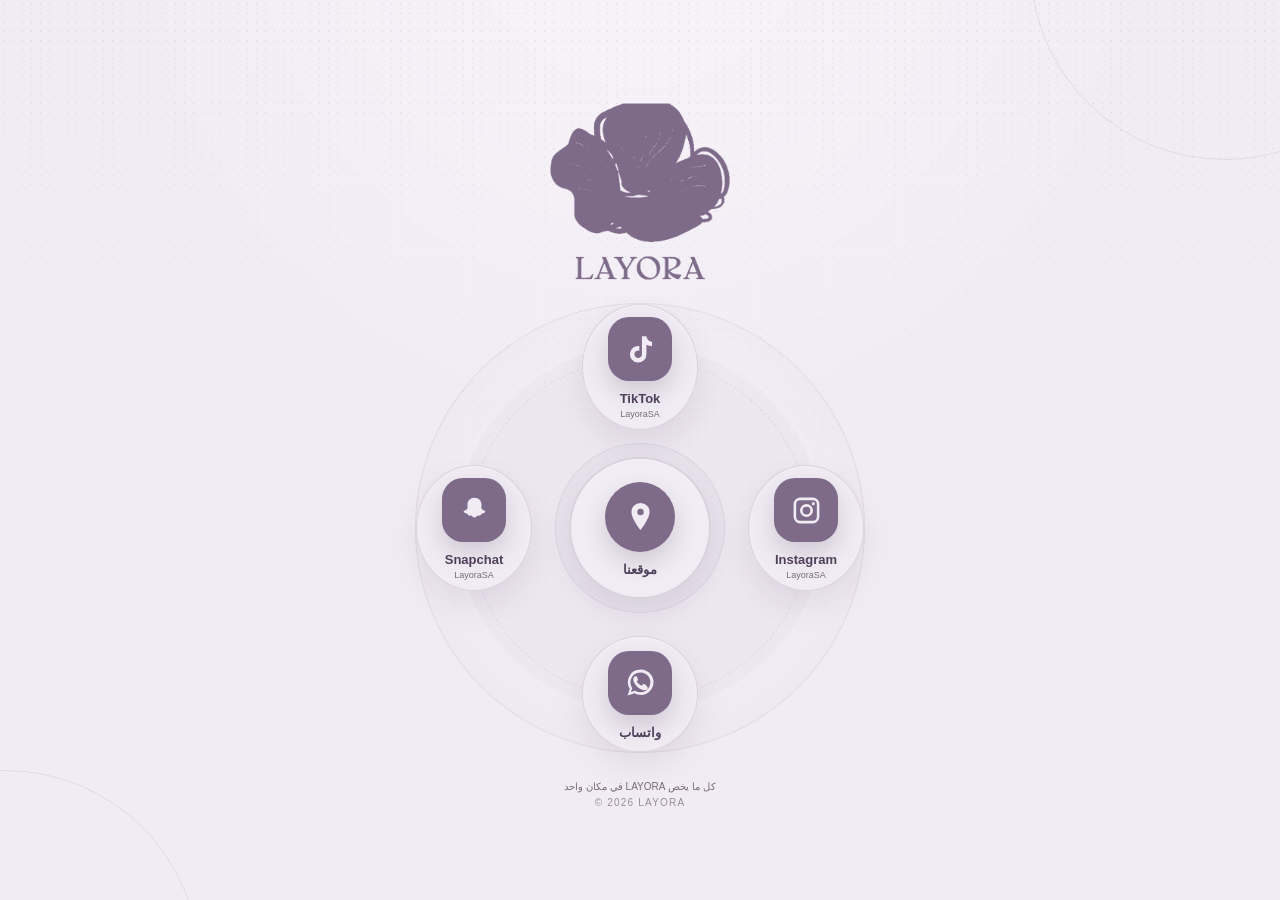
==== index.html @ 1e90046e "Add production-ready Layora links page" ====
<!doctype html>
<html lang="ar" dir="rtl">
<head>
  <meta charset="utf-8">
  <meta name="viewport" content="width=device-width,initial-scale=1,viewport-fit=cover">
  <meta name="theme-color" content="#f1ecf4">
  <meta name="description" content="روابط LAYORA الرسمية">
  <title>LAYORA</title>
  <style>
    :root{--lilac:#f1ecf4;--purple:#7e6a89;--deep:#4f405a;--muted:#786b7d}
    *{box-sizing:border-box}
    html,body{min-height:100%;margin:0;background:var(--lilac)}
    body{color:var(--deep);font-family:Tahoma,Arial,sans-serif}
    .page{position:relative;display:grid;min-height:100svh;place-items:center;overflow:hidden;padding:30px 18px 24px;background:radial-gradient(circle at 50% -10%,rgba(255,255,255,.48),transparent 45%),var(--lilac);isolation:isolate}
    .page:before{position:absolute;inset:0;z-index:-2;background-image:radial-gradient(rgba(126,106,137,.24) .65px,transparent .65px);background-size:9px 9px;mask-image:linear-gradient(to bottom,#000,transparent 80%);content:""}
    .ring{position:absolute;z-index:-1;width:390px;height:390px;border:1px solid rgba(126,106,137,.15);border-radius:50%}
    .ring.one{top:-230px;right:-140px}.ring.two{bottom:-260px;left:-190px}
    .content{width:min(100%,470px)}
    header{text-align:center;margin-bottom:18px}
    .logo{display:block;width:190px;height:auto;margin:auto}
    h1{position:absolute;width:1px;height:1px;overflow:hidden;clip-path:inset(50%)}
    .orbit{position:relative;width:min(100%,450px);aspect-ratio:1;margin:auto;border:1px solid rgba(126,106,137,.14);border-radius:50%;background:radial-gradient(circle,rgba(255,255,255,.42) 0 21%,rgba(126,106,137,.035) 22% 57%,transparent 58%);box-shadow:inset 0 0 55px rgba(126,106,137,.04)}
    .orbit:before,.orbit:after{position:absolute;inset:12%;border:1px dashed rgba(126,106,137,.13);border-radius:50%;content:""}
    .orbit:after{inset:31%;border-style:solid;background:rgba(126,106,137,.035)}
    a{color:inherit;text-decoration:none}
    .link{position:absolute;z-index:2;display:flex;width:116px;min-height:116px;flex-direction:column;align-items:center;justify-content:center;padding:12px 8px 10px;border:1px solid rgba(126,106,137,.2);border-radius:50%;background:rgba(241,236,244,.95);box-shadow:inset 0 1px rgba(255,255,255,.32),0 14px 30px rgba(85,68,94,.1);transition:.18s ease}
    .link:hover,.link:focus-visible{border-color:rgba(126,106,137,.5);outline:none;background:#f7f3f8;box-shadow:0 17px 36px rgba(85,68,94,.15)}
    .map{top:50%;left:50%;z-index:4;width:142px;min-height:142px;border-width:2px;transform:translate(-50%,-50%)}
    .top{top:0;left:50%;transform:translateX(-50%)}.right{top:50%;right:0;transform:translateY(-50%)}.bottom{bottom:0;left:50%;transform:translateX(-50%)}.left{top:50%;left:0;transform:translateY(-50%)}
    .map:hover,.map:focus-visible{transform:translate(-50%,-50%) scale(1.04)}.top:hover,.top:focus-visible,.bottom:hover,.bottom:focus-visible{transform:translateX(-50%) scale(1.04)}.right:hover,.right:focus-visible,.left:hover,.left:focus-visible{transform:translateY(-50%) scale(1.04)}
    .icon{display:grid;width:64px;height:64px;place-items:center;color:var(--lilac);border-radius:21px;background:var(--purple);box-shadow:0 11px 24px rgba(78,62,88,.2)}
    .map .icon{width:70px;height:70px;border-radius:50%}.icon svg{width:31px;height:31px;fill:currentColor}
    strong{margin-top:10px;font-size:13px}small{margin-top:3px;color:var(--muted);font-size:9px}
    footer{text-align:center;margin-top:28px;color:var(--muted);font-size:10px}footer p{margin:5px}footer span{letter-spacing:.12em;opacity:.74}
    @media(max-width:380px){.page{padding:22px 14px 18px}.logo{width:170px}.orbit{width:min(100%,350px)}.link{width:94px;min-height:94px;padding:8px 5px}.map{width:116px;min-height:116px}.icon{width:52px;height:52px;border-radius:18px}.map .icon{width:60px;height:60px}strong{margin-top:7px;font-size:11px}small{font-size:8px}}
    @media(prefers-reduced-motion:reduce){*{transition:none!important}}
  </style>
</head>
<body>
  <main class="page">
    <span class="ring one" aria-hidden="true"></span><span class="ring two" aria-hidden="true"></span>
    <section class="content">
      <header><img class="logo" src="layora-logo.png" alt="شعار LAYORA"><h1>LAYORA</h1></header>
      <nav class="orbit" aria-label="روابط LAYORA الرسمية">
        <a class="link map" href="https://maps.app.goo.gl/cwgaVPY31N1VVy3PA?g_st=ic" target="_blank" rel="noopener noreferrer" aria-label="افتح موقع LAYORA في خرائط Google"><span class="icon"><svg viewBox="0 0 24 24"><path d="M12 1.5a7 7 0 0 0-7 7c0 5.3 7 14 7 14s7-8.7 7-14a7 7 0 0 0-7-7Zm0 9.5a2.5 2.5 0 1 1 0-5 2.5 2.5 0 0 1 0 5Z"/></svg></span><strong>موقعنا</strong></a>
        <a class="link top" href="https://www.tiktok.com/@LayoraSA" target="_blank" rel="noopener noreferrer" aria-label="افتح حساب LAYORA في TikTok"><span class="icon"><svg viewBox="0 0 24 24"><path d="M16.6 1.8c.3 2.5 1.8 4 4.3 4.2v3.5a10 10 0 0 1-4.3-1.2v7.3a6.4 6.4 0 1 1-5.5-6.3v3.6a2.9 2.9 0 1 0 2 2.7V1.8h3.5Z"/></svg></span><strong dir="ltr">TikTok</strong><small dir="ltr">LayoraSA</small></a>
        <a class="link right" href="https://www.instagram.com/LayoraSA/" target="_blank" rel="noopener noreferrer" aria-label="افتح حساب LAYORA في Instagram"><span class="icon"><svg viewBox="0 0 24 24"><path d="M7.2 2h9.6A5.2 5.2 0 0 1 22 7.2v9.6a5.2 5.2 0 0 1-5.2 5.2H7.2A5.2 5.2 0 0 1 2 16.8V7.2A5.2 5.2 0 0 1 7.2 2Zm-.1 2A3.1 3.1 0 0 0 4 7.1v9.8A3.1 3.1 0 0 0 7.1 20h9.8a3.1 3.1 0 0 0 3.1-3.1V7.1A3.1 3.1 0 0 0 16.9 4H7.1Zm10.2 1.5a1.2 1.2 0 1 1 0 2.4 1.2 1.2 0 0 1 0-2.4ZM12 7a5 5 0 1 1 0 10 5 5 0 0 1 0-10Zm0 2a3 3 0 1 0 0 6 3 3 0 0 0 0-6Z"/></svg></span><strong dir="ltr">Instagram</strong><small dir="ltr">LayoraSA</small></a>
        <a class="link bottom" href="https://wa.me/966552313250" target="_blank" rel="noopener noreferrer" aria-label="افتح محادثة واتساب مع LAYORA"><span class="icon"><svg viewBox="0 0 24 24"><path d="M12 2a9.7 9.7 0 0 0-8.3 14.8L2 22l5.4-1.7A9.8 9.8 0 1 0 12 2Zm0 17.6a7.6 7.6 0 0 1-3.9-1.1l-.4-.2-3.1 1 1-3-.3-.5a7.7 7.7 0 1 1 6.7 3.8Zm4.2-5.7c-.2-.1-1.4-.7-1.7-.8-.2-.1-.4-.1-.6.2-.2.2-.6.8-.8 1-.1.2-.3.2-.5.1-1.4-.7-2.4-1.3-3.4-2.9-.3-.5.3-.4.8-1.5.1-.2 0-.4 0-.5l-.8-1.9c-.2-.5-.4-.4-.6-.4h-.5c-.2 0-.5.1-.7.3-.3.3-1 1-1 2.4s1 2.8 1.2 3c.1.2 2 3.1 4.9 4.3.7.3 1.2.5 1.6.6.7.2 1.3.2 1.8.1.6-.1 1.4-.6 1.6-1.1.2-.6.2-1 .1-1.1-.1-.1-.2-.2-.4-.3Z"/></svg></span><strong>واتساب</strong></a>
        <a class="link left" href="https://www.snapchat.com/add/LayoraSA" target="_blank" rel="noopener noreferrer" aria-label="افتح حساب LAYORA في Snapchat"><span class="icon"><svg viewBox="0 0 24 24"><path d="M12 2.2c-3.5 0-5.8 2.7-5.4 6.2.1 1.4 0 2.3-.6 2.8-.6.5-1.4.7-1.9.9-.4.1-.6.5-.4.8.4.8 1.4 1.3 2.7 1.5.3 1 .9 1.5 1.8 1.6.7.1 1.1-.3 1.8.2.6.4 1.2 1.3 2 1.3s1.4-.9 2-1.3c.7-.5 1.1-.1 1.8-.2.9-.1 1.5-.6 1.8-1.6 1.3-.2 2.3-.7 2.7-1.5.2-.3 0-.7-.4-.8-.5-.2-1.3-.4-1.9-.9-.6-.5-.7-1.4-.6-2.8.4-3.5-1.9-6.2-5.4-6.2Z"/></svg></span><strong dir="ltr">Snapchat</strong><small dir="ltr">LayoraSA</small></a>
      </nav>
      <footer><p>كل ما يخص LAYORA في مكان واحد</p><span dir="ltr">© 2026 LAYORA</span></footer>
    </section>
  </main>
</body>
</html>
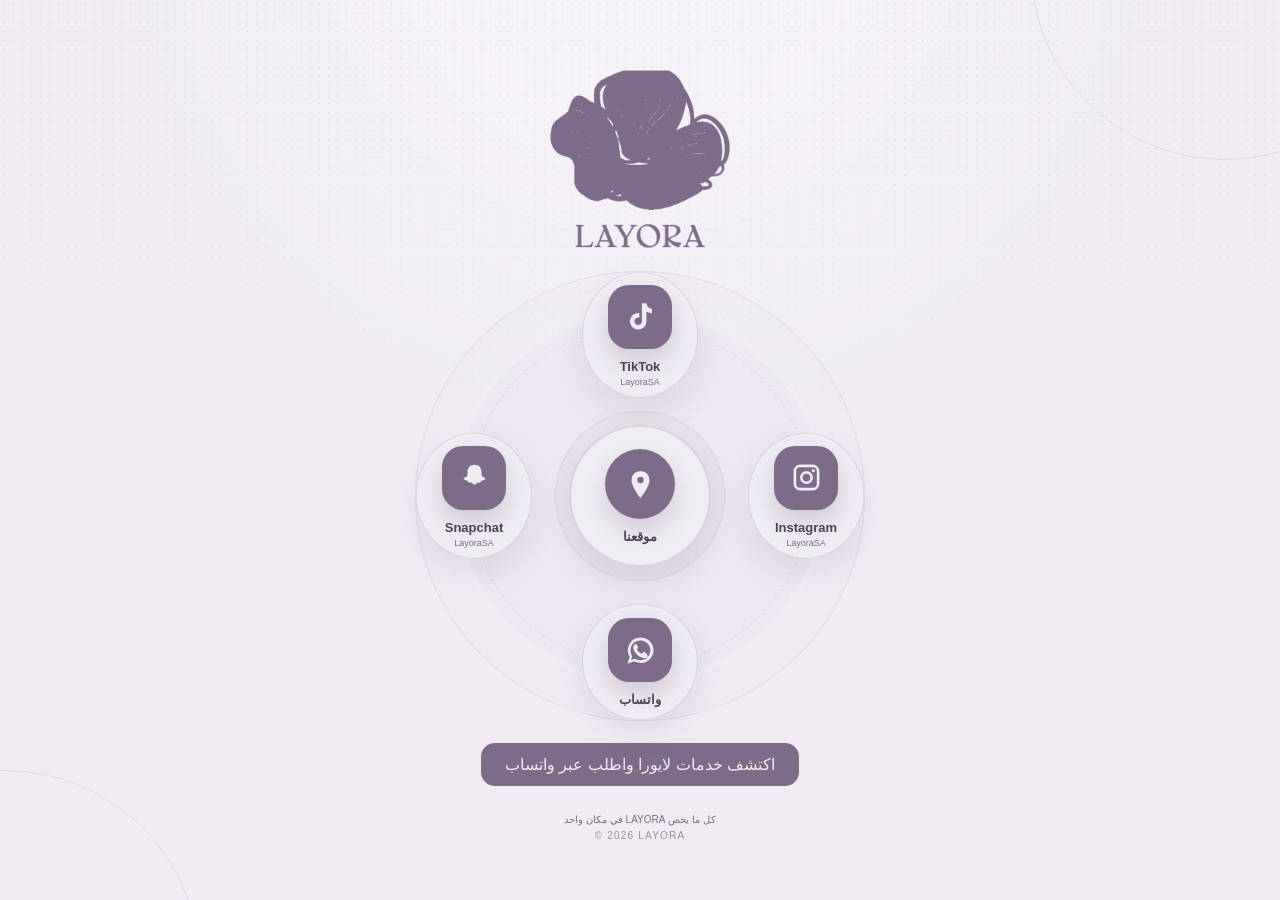
==== commit 3ba8fa98: "Improve Layora services showcase and WhatsApp request attribution" ====
--- a/index.html
+++ b/index.html
@@ -31,6 +31,7 @@
     .icon{display:grid;width:64px;height:64px;place-items:center;color:var(--lilac);border-radius:21px;background:var(--purple);box-shadow:0 11px 24px rgba(78,62,88,.2)}
     .map .icon{width:70px;height:70px;border-radius:50%}.icon svg{width:31px;height:31px;fill:currentColor}
     strong{margin-top:10px;font-size:13px}small{margin-top:3px;color:var(--muted);font-size:9px}
+    .showcase-link{display:block;width:max-content;max-width:100%;margin:22px auto 0;padding:12px 24px;border-radius:14px;background:var(--purple);color:var(--lilac);font-size:16px;text-decoration:none}.showcase-link:focus-visible{outline:3px solid var(--purple);outline-offset:5px}
     footer{text-align:center;margin-top:28px;color:var(--muted);font-size:10px}footer p{margin:5px}footer span{letter-spacing:.12em;opacity:.74}
     @media(max-width:380px){.page{padding:22px 14px 18px}.logo{width:170px}.orbit{width:min(100%,350px)}.link{width:94px;min-height:94px;padding:8px 5px}.map{width:116px;min-height:116px}.icon{width:52px;height:52px;border-radius:18px}.map .icon{width:60px;height:60px}strong{margin-top:7px;font-size:11px}small{font-size:8px}}
     @media(prefers-reduced-motion:reduce){*{transition:none!important}}
@@ -42,12 +43,13 @@
     <section class="content">
       <header><img class="logo" src="layora-logo.png" alt="شعار LAYORA"><h1>LAYORA</h1></header>
       <nav class="orbit" aria-label="روابط LAYORA الرسمية">
-        <a class="link map" href="https://maps.app.goo.gl/cwgaVPY31N1VVy3PA?g_st=ic" target="_blank" rel="noopener noreferrer" aria-label="افتح موقع LAYORA في خرائط Google"><span class="icon"><svg viewBox="0 0 24 24"><path d="M12 1.5a7 7 0 0 0-7 7c0 5.3 7 14 7 14s7-8.7 7-14a7 7 0 0 0-7-7Zm0 9.5a2.5 2.5 0 1 1 0-5 2.5 2.5 0 0 1 0 5Z"/></svg></span><strong>موقعنا</strong></a>
-        <a class="link top" href="https://www.tiktok.com/@LayoraSA" target="_blank" rel="noopener noreferrer" aria-label="افتح حساب LAYORA في TikTok"><span class="icon"><svg viewBox="0 0 24 24"><path d="M16.6 1.8c.3 2.5 1.8 4 4.3 4.2v3.5a10 10 0 0 1-4.3-1.2v7.3a6.4 6.4 0 1 1-5.5-6.3v3.6a2.9 2.9 0 1 0 2 2.7V1.8h3.5Z"/></svg></span><strong dir="ltr">TikTok</strong><small dir="ltr">LayoraSA</small></a>
+        <a class="link map" href="https://maps.app.goo.gl/EExNHPLLAdk9vh9i9" target="_blank" rel="noopener noreferrer" aria-label="افتح موقع LAYORA في خرائط Google"><span class="icon"><svg viewBox="0 0 24 24"><path d="M12 1.5a7 7 0 0 0-7 7c0 5.3 7 14 7 14s7-8.7 7-14a7 7 0 0 0-7-7Zm0 9.5a2.5 2.5 0 1 1 0-5 2.5 2.5 0 0 1 0 5Z"/></svg></span><strong>موقعنا</strong></a>
+        <a class="link top" href="https://www.tiktok.com/@layorasa" target="_blank" rel="noopener noreferrer" aria-label="افتح حساب LAYORA في TikTok"><span class="icon"><svg viewBox="0 0 24 24"><path d="M16.6 1.8c.3 2.5 1.8 4 4.3 4.2v3.5a10 10 0 0 1-4.3-1.2v7.3a6.4 6.4 0 1 1-5.5-6.3v3.6a2.9 2.9 0 1 0 2 2.7V1.8h3.5Z"/></svg></span><strong dir="ltr">TikTok</strong><small dir="ltr">LayoraSA</small></a>
         <a class="link right" href="https://www.instagram.com/LayoraSA/" target="_blank" rel="noopener noreferrer" aria-label="افتح حساب LAYORA في Instagram"><span class="icon"><svg viewBox="0 0 24 24"><path d="M7.2 2h9.6A5.2 5.2 0 0 1 22 7.2v9.6a5.2 5.2 0 0 1-5.2 5.2H7.2A5.2 5.2 0 0 1 2 16.8V7.2A5.2 5.2 0 0 1 7.2 2Zm-.1 2A3.1 3.1 0 0 0 4 7.1v9.8A3.1 3.1 0 0 0 7.1 20h9.8a3.1 3.1 0 0 0 3.1-3.1V7.1A3.1 3.1 0 0 0 16.9 4H7.1Zm10.2 1.5a1.2 1.2 0 1 1 0 2.4 1.2 1.2 0 0 1 0-2.4ZM12 7a5 5 0 1 1 0 10 5 5 0 0 1 0-10Zm0 2a3 3 0 1 0 0 6 3 3 0 0 0 0-6Z"/></svg></span><strong dir="ltr">Instagram</strong><small dir="ltr">LayoraSA</small></a>
         <a class="link bottom" href="https://wa.me/966552313250" target="_blank" rel="noopener noreferrer" aria-label="افتح محادثة واتساب مع LAYORA"><span class="icon"><svg viewBox="0 0 24 24"><path d="M12 2a9.7 9.7 0 0 0-8.3 14.8L2 22l5.4-1.7A9.8 9.8 0 1 0 12 2Zm0 17.6a7.6 7.6 0 0 1-3.9-1.1l-.4-.2-3.1 1 1-3-.3-.5a7.7 7.7 0 1 1 6.7 3.8Zm4.2-5.7c-.2-.1-1.4-.7-1.7-.8-.2-.1-.4-.1-.6.2-.2.2-.6.8-.8 1-.1.2-.3.2-.5.1-1.4-.7-2.4-1.3-3.4-2.9-.3-.5.3-.4.8-1.5.1-.2 0-.4 0-.5l-.8-1.9c-.2-.5-.4-.4-.6-.4h-.5c-.2 0-.5.1-.7.3-.3.3-1 1-1 2.4s1 2.8 1.2 3c.1.2 2 3.1 4.9 4.3.7.3 1.2.5 1.6.6.7.2 1.3.2 1.8.1.6-.1 1.4-.6 1.6-1.1.2-.6.2-1 .1-1.1-.1-.1-.2-.2-.4-.3Z"/></svg></span><strong>واتساب</strong></a>
         <a class="link left" href="https://www.snapchat.com/add/LayoraSA" target="_blank" rel="noopener noreferrer" aria-label="افتح حساب LAYORA في Snapchat"><span class="icon"><svg viewBox="0 0 24 24"><path d="M12 2.2c-3.5 0-5.8 2.7-5.4 6.2.1 1.4 0 2.3-.6 2.8-.6.5-1.4.7-1.9.9-.4.1-.6.5-.4.8.4.8 1.4 1.3 2.7 1.5.3 1 .9 1.5 1.8 1.6.7.1 1.1-.3 1.8.2.6.4 1.2 1.3 2 1.3s1.4-.9 2-1.3c.7-.5 1.1-.1 1.8-.2.9-.1 1.5-.6 1.8-1.6 1.3-.2 2.3-.7 2.7-1.5.2-.3 0-.7-.4-.8-.5-.2-1.3-.4-1.9-.9-.6-.5-.7-1.4-.6-2.8.4-3.5-1.9-6.2-5.4-6.2Z"/></svg></span><strong dir="ltr">Snapchat</strong><small dir="ltr">LayoraSA</small></a>
       </nav>
+      <a class="showcase-link" href="services.html">اكتشف خدمات لايورا واطلب عبر واتساب</a>
       <footer><p>كل ما يخص LAYORA في مكان واحد</p><span dir="ltr">© 2026 LAYORA</span></footer>
     </section>
   </main>
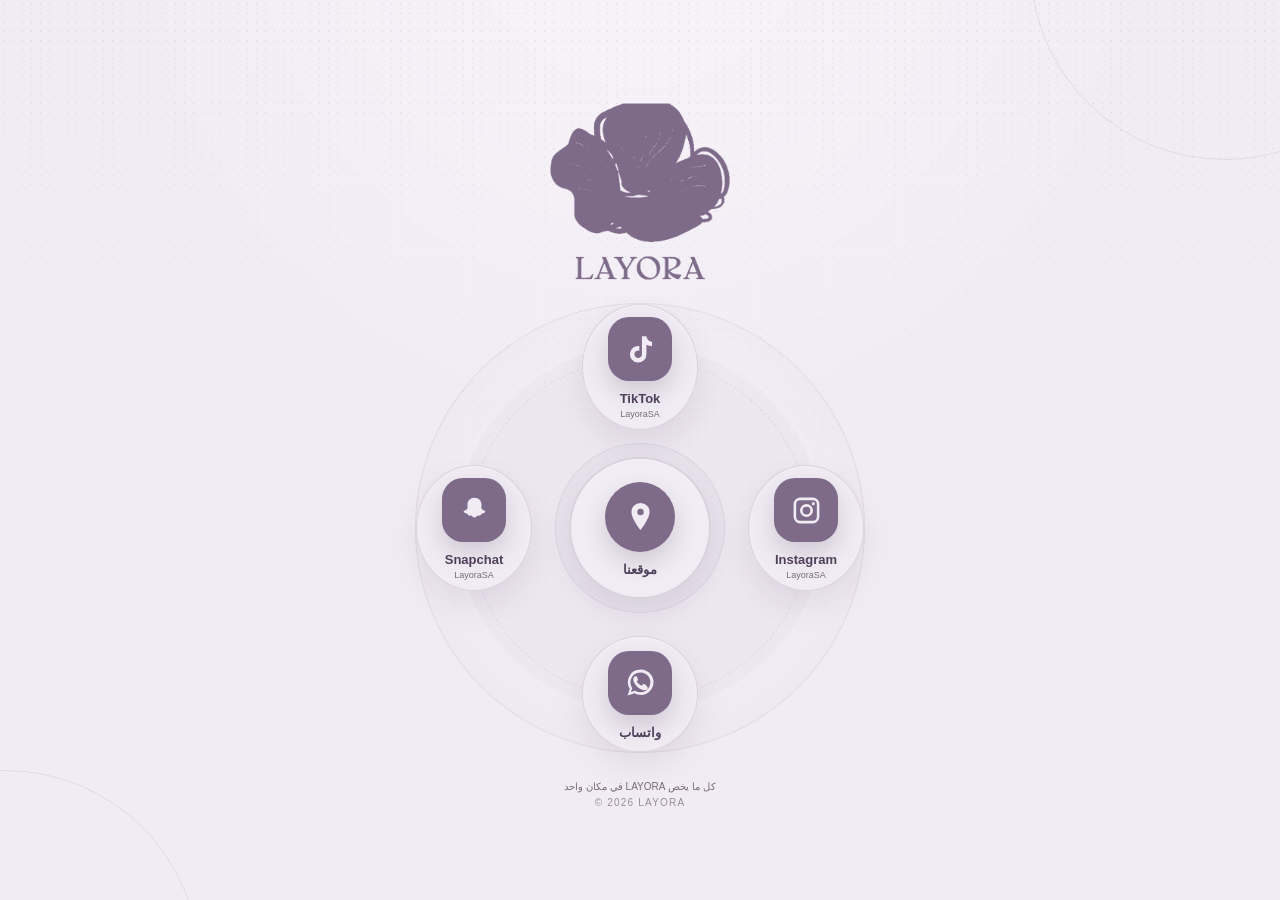
==== commit 48024d36: "Remove services CTA from social links homepage" ====
--- a/index.html
+++ b/index.html
@@ -31,7 +31,6 @@
     .icon{display:grid;width:64px;height:64px;place-items:center;color:var(--lilac);border-radius:21px;background:var(--purple);box-shadow:0 11px 24px rgba(78,62,88,.2)}
     .map .icon{width:70px;height:70px;border-radius:50%}.icon svg{width:31px;height:31px;fill:currentColor}
     strong{margin-top:10px;font-size:13px}small{margin-top:3px;color:var(--muted);font-size:9px}
-    .showcase-link{display:block;width:max-content;max-width:100%;margin:22px auto 0;padding:12px 24px;border-radius:14px;background:var(--purple);color:var(--lilac);font-size:16px;text-decoration:none}.showcase-link:focus-visible{outline:3px solid var(--purple);outline-offset:5px}
     footer{text-align:center;margin-top:28px;color:var(--muted);font-size:10px}footer p{margin:5px}footer span{letter-spacing:.12em;opacity:.74}
     @media(max-width:380px){.page{padding:22px 14px 18px}.logo{width:170px}.orbit{width:min(100%,350px)}.link{width:94px;min-height:94px;padding:8px 5px}.map{width:116px;min-height:116px}.icon{width:52px;height:52px;border-radius:18px}.map .icon{width:60px;height:60px}strong{margin-top:7px;font-size:11px}small{font-size:8px}}
     @media(prefers-reduced-motion:reduce){*{transition:none!important}}
@@ -49,7 +48,6 @@
         <a class="link bottom" href="https://wa.me/966552313250" target="_blank" rel="noopener noreferrer" aria-label="افتح محادثة واتساب مع LAYORA"><span class="icon"><svg viewBox="0 0 24 24"><path d="M12 2a9.7 9.7 0 0 0-8.3 14.8L2 22l5.4-1.7A9.8 9.8 0 1 0 12 2Zm0 17.6a7.6 7.6 0 0 1-3.9-1.1l-.4-.2-3.1 1 1-3-.3-.5a7.7 7.7 0 1 1 6.7 3.8Zm4.2-5.7c-.2-.1-1.4-.7-1.7-.8-.2-.1-.4-.1-.6.2-.2.2-.6.8-.8 1-.1.2-.3.2-.5.1-1.4-.7-2.4-1.3-3.4-2.9-.3-.5.3-.4.8-1.5.1-.2 0-.4 0-.5l-.8-1.9c-.2-.5-.4-.4-.6-.4h-.5c-.2 0-.5.1-.7.3-.3.3-1 1-1 2.4s1 2.8 1.2 3c.1.2 2 3.1 4.9 4.3.7.3 1.2.5 1.6.6.7.2 1.3.2 1.8.1.6-.1 1.4-.6 1.6-1.1.2-.6.2-1 .1-1.1-.1-.1-.2-.2-.4-.3Z"/></svg></span><strong>واتساب</strong></a>
         <a class="link left" href="https://www.snapchat.com/add/LayoraSA" target="_blank" rel="noopener noreferrer" aria-label="افتح حساب LAYORA في Snapchat"><span class="icon"><svg viewBox="0 0 24 24"><path d="M12 2.2c-3.5 0-5.8 2.7-5.4 6.2.1 1.4 0 2.3-.6 2.8-.6.5-1.4.7-1.9.9-.4.1-.6.5-.4.8.4.8 1.4 1.3 2.7 1.5.3 1 .9 1.5 1.8 1.6.7.1 1.1-.3 1.8.2.6.4 1.2 1.3 2 1.3s1.4-.9 2-1.3c.7-.5 1.1-.1 1.8-.2.9-.1 1.5-.6 1.8-1.6 1.3-.2 2.3-.7 2.7-1.5.2-.3 0-.7-.4-.8-.5-.2-1.3-.4-1.9-.9-.6-.5-.7-1.4-.6-2.8.4-3.5-1.9-6.2-5.4-6.2Z"/></svg></span><strong dir="ltr">Snapchat</strong><small dir="ltr">LayoraSA</small></a>
       </nav>
-      <a class="showcase-link" href="services.html">اكتشف خدمات لايورا واطلب عبر واتساب</a>
       <footer><p>كل ما يخص LAYORA في مكان واحد</p><span dir="ltr">© 2026 LAYORA</span></footer>
     </section>
   </main>
